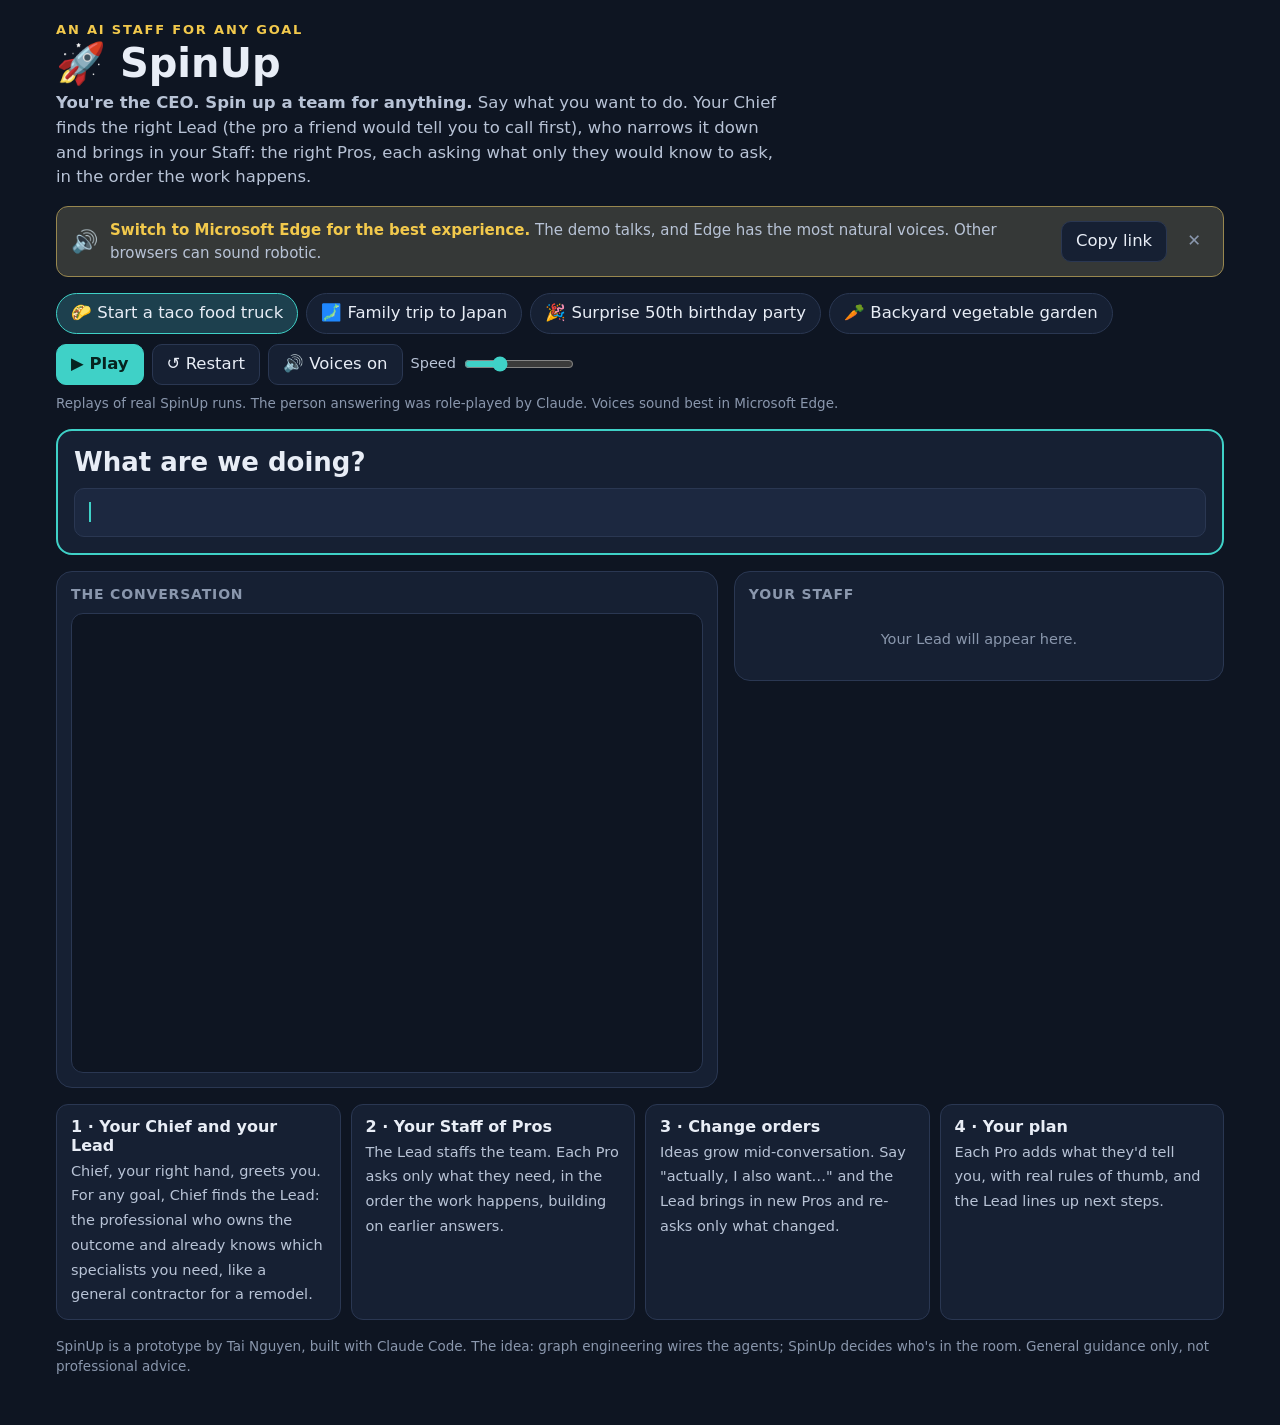
==== index.html @ 7a50485f "Demo: 'Switch to Microsoft Edge' banner for other browsers Co-Authored-By: Claude Opus 5.5 <noreply@" ====
<!doctype html>
<html lang="en" data-theme="dark">
<head>
<meta charset="utf-8">
<meta name="viewport" content="width=device-width, initial-scale=1">
<title>SpinUp · Spin up a team for anything</title>
<meta name="description" content="You're the CEO. Say what you want to do; your Chief finds the right Lead, who staffs a team of Pros who ask the right questions, in order. Replays of real runs.">
<!-- SpinUp demo (Tai Nguyen, 2026). Replays real recorded SpinUp conversations: no install, no AI calls, no keys.
     Data: data.js (built by scripts/spinup-demo-build.mjs from recordings/*.json). Voices: the browser's own (best in Edge).
     ?film=<slug> turns on film mode, which scripts/spinup-film.mjs drives frame by frame to make the video. -->
<style>
/* One idea per screen: the ask, the room (conversation + your Staff), then the plan. Dark by default. */
:root {
  --bg:#0e1522; --surface:#162033; --surface-2:#1c2840; --ink:#e8edf6; --ink-2:#b8c3d6; --muted:#8a97ad; --line:#2a3752; --focus:#7aa5ff;
  --accent:#3fd1c7; --lead:#f2c94c; --me:#2b4f8a; --good:#6fd38c; --ray:#ffd166;
  --f-display:"Segoe UI Variable Display","Segoe UI",system-ui,-apple-system,sans-serif; --f-body:"Segoe UI Variable Text","Segoe UI",system-ui,-apple-system,sans-serif;
  color-scheme:dark;
}
:root[data-theme="light"] { --bg:#f3f5f8; --surface:#fff; --surface-2:#eef2f8; --ink:#142033; --ink-2:#44526b; --muted:#6c7990; --line:#d6dde8; --focus:#3d6fd9; --accent:#0f8a83; --lead:#a87f00; --me:#d9e6fb; --good:#2f8a46; color-scheme:light; }
* { box-sizing:border-box; }
body { margin:0; background:var(--bg); color:var(--ink); font:16.5px/1.5 var(--f-body); }
.wrap { max-width:1200px; margin:0 auto; padding-inline:16px; padding-block:22px 48px; display:grid; gap:16px; }
button { font:inherit; color:var(--ink); background:var(--surface); border:1px solid var(--line); border-radius:10px; padding:7px 14px; cursor:pointer; }
button:hover { border-color:var(--accent); }
button:focus-visible { outline:2px solid var(--focus); outline-offset:2px; }
button.primary { background:var(--accent); color:#06231f; border-color:var(--accent); font-weight:650; }
header { display:flex; flex-wrap:wrap; gap:12px; justify-content:space-between; align-items:end; }
.brand { margin:0 0 4px; font:700 13px var(--f-display); letter-spacing:.14em; text-transform:uppercase; color:var(--lead); }
.brand span { color:var(--muted); font-weight:600; }
h1 { font:700 clamp(28px,5vw,40px)/1.1 var(--f-display); margin:0; }
.lede { margin:6px 0 0; color:var(--ink-2); max-width:70ch; }
.hint { color:var(--muted); font-size:13.5px; }
/* "Switch to Edge" banner: shown only in other browsers (the demo's voices are best in Edge). */
.edgetip { display:flex; flex-wrap:wrap; gap:10px 12px; align-items:center; padding:12px 14px; border-radius:12px;
  background:color-mix(in srgb, var(--lead) 14%, var(--surface)); border:1px solid color-mix(in srgb, var(--lead) 55%, var(--line)); }
.edgetip[hidden] { display:none; }
.edgetip .ico { font-size:22px; }
.edgetip .tiptext { flex:1 1 260px; font-size:15px; color:var(--ink-2); }
.edgetip .tiptext b { color:var(--lead); }
.edgetip .btn { display:inline-block; padding:7px 14px; border-radius:9px; background:var(--accent); color:#06231f; font-weight:650; text-decoration:none; }
.edgetip .x { background:none; border:0; color:var(--muted); padding:4px 8px; }
.picker { display:flex; flex-wrap:wrap; gap:8px; align-items:center; }
.picker button { border-radius:999px; }
.picker button[aria-pressed="true"] { border-color:var(--accent); background:color-mix(in srgb, var(--accent) 18%, var(--surface)); }
.controls { display:flex; flex-wrap:wrap; gap:8px; align-items:center; }
.controls label { display:flex; gap:6px; align-items:center; color:var(--ink-2); font-size:14.5px; }
.controls input[type=range] { width:110px; accent-color:var(--accent); }
.ask { background:var(--surface); border:2px solid var(--accent); border-radius:16px; padding:16px; display:grid; gap:10px; }
.ask .q { font:700 clamp(20px,3vw,26px)/1.2 var(--f-display); }
.goalbox { background:var(--surface-2); border:1px solid var(--line); border-radius:10px; padding:10px 12px; font-size:18px; min-height:46px; }
.goalbox .caret { display:inline-block; width:2px; height:1.1em; background:var(--accent); vertical-align:-3px; margin-left:2px; animation:blink 1s steps(1) infinite; }
@keyframes blink { 50% { opacity:0; } }
.brief { background:var(--surface); border:1px solid var(--line); border-left:4px solid var(--lead); border-radius:12px; padding:10px 14px; display:flex; flex-wrap:wrap; gap:6px 10px; align-items:center; }
.brief .bl { font:650 14.5px var(--f-display); color:var(--lead); }
.brief b { font:600 16px var(--f-display); }
.room { display:grid; grid-template-columns:minmax(0,1.35fr) minmax(0,1fr); gap:16px; align-items:start; }
@media (max-width:820px) { .room { grid-template-columns:1fr; } .staffcol { order:-1; } }
.panel { background:var(--surface); border:1px solid var(--line); border-radius:16px; padding:14px; min-width:0; }
.panel h2 { margin:0 0 10px; font:650 14px/1.2 var(--f-display); color:var(--muted); text-transform:uppercase; letter-spacing:.06em; }
.log { display:grid; gap:10px; align-content:start; height:min(52vh,460px); overflow-y:auto; border:1px solid var(--line); border-radius:12px; padding:10px; background:var(--bg); }
.msg { display:grid; grid-template-columns:40px 1fr; gap:10px; align-items:start; }
.msg .av { width:40px; height:40px; border-radius:50%; display:grid; place-items:center; font-size:21px; background:var(--surface-2); border:2px solid var(--c, var(--line)); }
.msg .who { font:650 14px var(--f-display); color:var(--c, var(--ink-2)); }
.msg .who span { color:var(--muted); font-weight:400; }
.msg .txt { background:var(--surface-2); border-radius:4px 14px 14px 14px; padding:8px 12px; margin-top:2px; }
.msg.meet .txt { border:1px dashed var(--c); }
.msg.speaking .txt { box-shadow:0 0 0 2px var(--c, var(--accent)); }
.msg.me { display:flex; justify-content:flex-end; }
.msg.me .txt { background:var(--me); border-radius:14px 4px 14px 14px; max-width:85%; }
.thinking { display:flex; align-items:center; gap:14px; padding:6px 2px; }
.thinking svg { flex:none; overflow:visible; }
.thinking .rays line { stroke:var(--ray); stroke-width:4.5; stroke-linecap:round; opacity:.12; animation:ray 1.2s linear infinite; filter:drop-shadow(0 0 3px rgba(255,209,102,.9)); }
.thinking .halo { fill:var(--accent); opacity:.2; transform-box:fill-box; transform-origin:center; animation:halo 1.6s ease-in-out infinite; }
.thinking .brain { transform-box:fill-box; transform-origin:center; animation:brainpulse 1.6s ease-in-out infinite; }
@keyframes ray { 0% { opacity:1; } 70%,100% { opacity:.12; } }
@keyframes halo { 0%,100% { transform:scale(.85); opacity:.12; } 50% { transform:scale(1.25); opacity:.35; } }
@keyframes brainpulse { 0%,100% { transform:scale(.95); } 50% { transform:scale(1.06); } }
.thinking .tmain { font:600 15.5px var(--f-display); }
.graph { display:grid; gap:10px; justify-items:center; }
.node { display:grid; grid-template-columns:38px 1fr; gap:8px; align-items:center; width:100%; background:var(--surface-2); border:2px solid var(--line); border-radius:12px; padding:8px 24px 8px 10px; position:relative; }
.node .av { font-size:22px; text-align:center; }
.node b { display:block; font:650 15px/1.2 var(--f-display); }
.node small { color:var(--ink-2); font-size:13px; line-height:1.3; display:block; }
.node.lead { border-color:var(--lead); max-width:360px; }
.node.lead::before { content:"LEAD"; position:absolute; top:-9px; left:12px; font:700 10px var(--f-display); letter-spacing:.1em; padding:1px 7px; border-radius:999px; background:var(--lead); color:#2a2000; }
.node.active { border-color:var(--accent); box-shadow:0 0 0 3px color-mix(in srgb, var(--accent) 30%, transparent); }
.node.done::after { content:"✓"; position:absolute; top:6px; right:8px; color:var(--good); font-weight:700; }
.node.new { animation:pop .5s ease-out; }
/* After "Put your Staff to work": each Pro's card becomes an agent. */
.node.agent { border-style:solid; border-color:var(--c, var(--accent)); background:color-mix(in srgb, var(--c, var(--accent)) 10%, var(--surface-2)); }
.node.agent small { color:var(--ink); }
.node .abadge { position:absolute; bottom:6px; right:8px; font:700 10px var(--f-display); letter-spacing:.08em; padding:1px 6px; border-radius:999px; background:var(--accent); color:#06231f; }
.msg.deliver .txt b { color:var(--good); }
.msg.projmsg { display:flex; justify-content:center; padding-block:6px; }
.node.agent { padding-bottom:22px; }
.projlink { display:inline-block; padding:10px 18px; border-radius:12px; background:var(--accent); color:#06231f; font:700 16px var(--f-display); text-decoration:none; }
.projlink:hover { filter:brightness(1.1); }
@keyframes pop { from { opacity:0; transform:translateY(8px) scale(.97); } to { opacity:1; transform:none; } }
.trunk { width:2px; height:14px; background:var(--line); }
.team { display:grid; grid-template-columns:repeat(auto-fill,minmax(150px,1fr)); gap:8px; width:100%; border-top:2px solid var(--line); padding-top:12px; }
.empty { color:var(--muted); font-size:14.5px; text-align:center; padding:16px 6px; }
.plan { display:grid; gap:12px; }
.plan h3 { margin:0; font:700 20px var(--f-display); }
.plancards { display:grid; grid-template-columns:repeat(auto-fit,minmax(min(100%,250px),1fr)); gap:10px; }
.pc { border:1px solid var(--line); border-top:4px solid var(--c); border-radius:12px; padding:10px 12px; background:var(--surface-2); }
.pc h4 { margin:0 0 4px; font:650 15.5px var(--f-display); }
.pc ul { margin:0; padding-left:18px; font-size:14.5px; display:grid; gap:3px; }
.next { border:2px solid var(--lead); border-radius:12px; padding:10px 14px; }
.next ol { margin:6px 0 0; padding-left:20px; }
.next li { border-radius:6px; padding:1px 6px; transition:background .2s; }
.next li.reading { background:color-mix(in srgb, var(--lead) 22%, transparent); color:var(--ink); }
.msg.me.speaking .txt { box-shadow:0 0 0 2px var(--accent); }
.how { display:grid; grid-template-columns:repeat(auto-fit,minmax(min(100%,220px),1fr)); gap:10px; }
.how div { background:var(--surface); border:1px solid var(--line); border-radius:12px; padding:12px 14px; }
.how b { display:block; font:650 16px var(--f-display); margin-bottom:4px; }
.how span { color:var(--ink-2); font-size:14.5px; }
.foot { color:var(--muted); font-size:13.5px; margin:0; }
[hidden] { display:none !important; }

/* Film mode: a 1280×720 stage for the video, driven frame by frame (no scroll, no controls). */
body.film { overflow:hidden; }
body.film .wrap { max-width:none; width:1280px; height:720px; padding:22px 28px; gap:12px; grid-template-rows:auto auto auto 1fr; }
body.film .picker, body.film .controls, body.film .how, body.film .foot, body.film .demoinfo { display:none !important; }
body.film .lede { display:none; }
body.film h1 { font-size:30px; }
body.film .wrap { grid-template-rows:auto auto auto 1fr; }
body.film.started .ask { display:none; }
body.film .log { height:520px; }
body.film .room { grid-template-columns:minmax(0,1.25fr) minmax(0,1fr); }
body.film .team { grid-template-columns:1fr 1fr; }
body.film .node small { display:none; }
body.film .node { padding:6px 22px 6px 8px; }
body.film .node b { font-size:14px; }
.card { position:fixed; inset:0; display:grid; place-items:center; text-align:center; background:var(--bg); z-index:5; padding:40px; }
.card .big { font:800 64px/1.05 var(--f-display); }
/* Film: the project page opens over the stage like a new browser tab, then scrolls. */
#projview { position:fixed; inset:0; z-index:4; display:grid; grid-template-rows:auto 1fr; background:var(--bg); }
body.mockup #projview { position:absolute; }
#projview .pbar { display:flex; gap:14px; align-items:center; padding:8px 14px; background:var(--surface); border-bottom:1px solid var(--line); }
#projview .dots { display:flex; gap:6px; } #projview .dots i { width:11px; height:11px; border-radius:50%; background:var(--line); }
#projview .url { flex:1; padding:4px 12px; border-radius:8px; background:var(--surface-2); color:var(--ink-2); font-size:14px; }
#projview .pclip { position:relative; overflow:hidden; }
#projview .pcap { position:absolute; top:58px; left:32%; transform:translateX(-50%); z-index:5; white-space:nowrap; padding:7px 18px; border-radius:999px; background:var(--accent); color:#06231f; font:700 17px var(--f-display); box-shadow:0 0 18px color-mix(in srgb, var(--accent) 50%, transparent); }
#projview .pcap[hidden] { display:none; }
#projview iframe { position:absolute; inset:0; width:100%; height:100%; border:0; }
.card .big em { font-style:normal; color:var(--accent); }
.card .sub { margin-top:14px; font-size:26px; color:var(--ink-2); }
.card .by { margin-top:28px; font-size:20px; color:var(--muted); }
.planover { position:fixed; inset:0; background:var(--bg); z-index:4; padding:26px 32px; display:grid; gap:12px; align-content:start; overflow:hidden; }
body.film .plancards { grid-template-columns:repeat(3,1fr); }
body.film .node.new { animation:none; }
body.film .pc ul { font-size:13.5px; }
@media (prefers-reduced-motion:reduce) { .thinking .rays line, .thinking .halo, .thinking .brain, .goalbox .caret, .node.new { animation:none; } .thinking .rays line { opacity:.55; } }

/* Laptop mockup (?film=<slug>&mockup=1): the same film, shown on a laptop drawn in CSS, keys lighting up as words are typed. */
body.mockup { width:1280px; height:720px; overflow:hidden; background:radial-gradient(ellipse at 50% 28%, #1d2a44 0%, #0b1019 62%, #070a10 100%); }
.scene { position:absolute; inset:0; perspective:1500px; perspective-origin:50% 30%; }
.cam { position:absolute; left:50%; top:16px; width:900px; margin-left:-450px; transform-origin:50% 0; transform-style:preserve-3d; }
.lid { position:relative; width:900px; height:526px; background:linear-gradient(#11151c,#0b0e13); border:2px solid #2c3546; border-radius:20px 20px 8px 8px; padding:18px 18px 20px;
  box-shadow:0 40px 90px rgba(0,0,0,.55), 0 0 0 1px #05070a inset; transform:rotateX(4deg); transform-origin:50% 100%; }
.lid::before { content:""; position:absolute; top:7px; left:50%; width:6px; height:6px; margin-left:-3px; border-radius:50%; background:#2a3242; }
.screenbox { width:864px; height:486px; overflow:hidden; border-radius:4px; position:relative; }
.screen { width:1280px; height:720px; transform:scale(.675); transform-origin:0 0; position:relative; overflow:hidden; background:var(--bg); }
.screen .wrap { margin:0; }
.glare { position:absolute; inset:18px 18px 20px; border-radius:4px; pointer-events:none; background:linear-gradient(115deg, rgba(255,255,255,.07) 0%, rgba(255,255,255,0) 38%); }
.hinge { width:940px; height:12px; margin-left:-20px; background:linear-gradient(#3a4354,#1c222c); border-radius:0 0 6px 6px; }
.deck { width:1060px; height:420px; margin-left:-80px; transform:rotateX(64deg); transform-origin:50% 0; background:linear-gradient(#2b323e,#1e242e 70%,#171c24);
  border-radius:0 0 30px 30px; padding:22px 70px 0; box-shadow:0 30px 60px rgba(0,0,0,.6); }
.kb { display:grid; gap:7px; }
.kb .row { display:flex; gap:7px; justify-content:center; }
.key { flex:none; width:58px; height:54px; border-radius:8px; background:linear-gradient(#141920,#0f1318); box-shadow:0 2px 0 #06080b, inset 0 1px 0 rgba(255,255,255,.05);
  color:#7f8aa0; font:600 15px var(--f-display); display:grid; place-items:center; text-transform:uppercase; transition:none; }
.key.wide { width:96px; } .key.space { width:380px; }
.key.lit { background:linear-gradient(#3fd1c7,#26a69c); color:#062320; box-shadow:0 0 18px rgba(63,209,199,.75), 0 1px 0 #06080b; transform:translateY(2px); }
.pad { width:330px; height:150px; margin:22px auto 0; border-radius:12px; background:linear-gradient(#262d38,#20262f); box-shadow:inset 0 0 0 1px #313a48; }
.desk-shadow { position:absolute; left:50%; bottom:-30px; width:1300px; height:160px; margin-left:-650px; background:radial-gradient(ellipse at center, rgba(0,0,0,.55), transparent 70%); }
</style>
</head>
<body>
<div class="wrap" id="wrap">
<header>
  <div>
    <p class="brand">An AI Staff for any goal</p>
    <h1>🚀 SpinUp</h1>
    <p class="lede"><b>You're the CEO. Spin up a team for anything.</b> Say what you want to do. Your Chief finds the right Lead (the pro a friend would tell you to call first), who narrows it down and brings in your Staff: the right Pros, each asking what only they would know to ask, in the order the work happens.</p>
  </div>
</header>

<div class="edgetip" id="edgetip" hidden role="note">
  <span class="ico" aria-hidden="true">🔊</span>
  <span class="tiptext"><b>Switch to Microsoft Edge for the best experience.</b> The demo talks, and Edge has the most natural voices. Other browsers can sound robotic.</span>
  <a class="btn" id="edgeOpen" hidden>Open in Edge</a>
  <button type="button" id="edgeCopy">Copy link</button>
  <button type="button" id="edgeX" class="x" aria-label="Dismiss">✕</button>
</div>

<div class="demoinfo">
  <div class="picker" id="picker" role="group" aria-label="Pick a demo"></div>
  <div class="controls" style="margin-top:10px">
    <button type="button" id="play" class="primary">▶ Play</button>
    <button type="button" id="restart">↺ Restart</button>
    <button type="button" id="voice" aria-pressed="true">🔊 Voices on</button>
    <label>Speed <input type="range" id="rate" min="0.8" max="1.8" step="0.05" value="1.1"></label>
    <span class="hint">Replays of real SpinUp runs. The person answering was role-played by Claude. Voices sound best in Microsoft Edge.</span>
  </div>
</div>

<section class="ask" aria-label="The goal">
  <div class="q">What are we doing?</div>
  <div class="goalbox" id="goal"><span class="caret"></span></div>
</section>

<div class="brief" id="brief" hidden><span class="bl">📌 What we're doing:</span> <b id="briefText"></b> <span class="hint" id="briefGrew"></span></div>

<div class="room" id="room">
  <section class="panel" aria-label="The conversation">
    <h2>The conversation</h2>
    <div class="log" id="log" aria-live="polite"></div>
    <div id="area"></div>
  </section>
  <aside class="panel staffcol" aria-label="Your Staff">
    <h2>Your Staff</h2>
    <div class="graph" id="graph"><div class="empty">Your Lead will appear here.</div></div>
  </aside>
</div>

<section class="panel plan" id="plan" hidden aria-label="The plan"></section>

<section class="how" aria-label="How it works">
  <div><b>1 · Your Chief and your Lead</b><span>Chief, your right hand, greets you. For any goal, Chief finds the Lead: the professional who owns the outcome and already knows which specialists you need, like a general contractor for a remodel.</span></div>
  <div><b>2 · Your Staff of Pros</b><span>The Lead staffs the team. Each Pro asks only what they need, in the order the work happens, building on earlier answers.</span></div>
  <div><b>3 · Change orders</b><span>Ideas grow mid-conversation. Say "actually, I also want…" and the Lead brings in new Pros and re-asks only what changed.</span></div>
  <div><b>4 · Your plan</b><span>Each Pro adds what they'd tell you, with real rules of thumb, and the Lead lines up next steps.</span></div>
</section>
<p class="foot">SpinUp is a prototype by Tai Nguyen, built with Claude Code. The idea: graph engineering wires the agents; SpinUp decides who's in the room. General guidance only, not professional advice.</p>
</div>

<script src="data.js"></script>
<script>
(function () {
'use strict';
var $ = function (id) { return document.getElementById(id); };
var esc = function (s) { return String(s).replace(/[&<>"]/g, function (c) { return { '&': '&amp;', '<': '&lt;', '>': '&gt;', '"': '&quot;' }[c]; }); };
var REC = window.SPINUP_RECORDINGS || {};
var ORDER = ['taco-truck', 'japan-trip', 'surprise-50th', 'vegetable-garden'].filter(function (k) { return REC[k]; });
var LABEL = { 'taco-truck': '🌮 Start a taco food truck', 'japan-trip': '🗾 Family trip to Japan', 'surprise-50th': '🎉 Surprise 50th birthday party', 'vegetable-garden': '🥕 Backyard vegetable garden' };
var params = new URLSearchParams(location.search), FILM = params.get('film');

// "Switch to Edge": only outside Edge, never in the video, and not again once dismissed.
// On Windows, Edge opens straight to this page via its microsoft-edge: link; elsewhere, copy the link to paste into Edge.
(function () {
  var tip = document.getElementById('edgetip'); if (!tip) return;
  var isEdge = /\bEdg(e|A|iOS)?\//.test(navigator.userAgent), dismissed = false;
  try { dismissed = localStorage.getItem('spinup-edgetip') === 'x'; } catch (e) {}
  if (isEdge || FILM || dismissed) return;
  tip.hidden = false;
  var url = location.href.split('#')[0];
  if (/Windows/.test(navigator.userAgent) && /^https?:/.test(url)) { var o = document.getElementById('edgeOpen'); o.href = 'microsoft-edge:' + url; o.hidden = false; }
  document.getElementById('edgeCopy').onclick = function () {
    var b = this;
    (navigator.clipboard ? navigator.clipboard.writeText(url) : Promise.reject()).then(function () { b.textContent = 'Copied: paste it into Edge'; },
      function () { b.textContent = url; });
  };
  document.getElementById('edgeX').onclick = function () { tip.hidden = true; try { localStorage.setItem('spinup-edgetip', 'x'); } catch (e) {} };
})();
// The person talking to their Staff gets a voice too (matching each demo's role-played person).
var YOU = { 'taco-truck': 'female', 'japan-trip': 'female', 'surprise-50th': 'male', 'vegetable-garden': 'male' };

// ---------- voices (browser speech; natural voices only, never the robotic desktop ones) ----------
var synth = window.speechSynthesis || null, VOICE = true, RATE = 1.1, VMAP = {};
// Best-sounding first. Michelle is left out (Tai found it robotic on Priya, 10-31); Jenny is a late fallback.
var VLIST = { female: ['Ava', 'Emma', 'Aria', 'Sonia', 'Libby', 'Natasha', 'Jenny', 'Samantha', 'Google UK English Female', 'Google US English'],
              male: ['Andrew', 'Brian', 'Christopher', 'Guy', 'Eric', 'Roger', 'Steffan', 'Ryan', 'William', 'Daniel', 'Google UK English Male'] };
function goodVoices() {
  return synth.getVoices().filter(function (v) { return /^en/i.test(v.lang) && (/Natural|Google|Samantha|Daniel/i.test(v.name)); });
}
function pickVoice(key, gender) {
  if (VMAP[key]) return VMAP[key];
  var pool = goodVoices(); if (!pool.length) return null;
  var used = Object.keys(VMAP).map(function (k) { return VMAP[k]; });
  var names = VLIST[gender] || VLIST.female;
  if (key === 'chief') names = ['Ryan', 'Thomas'].concat(names);   // Chief sounds the same every run (British Ryan)
  for (var i = 0; i < names.length; i++) { var h = pool.find(function (v) { return v.name.indexOf(names[i]) >= 0 && used.indexOf(v) < 0; }); if (h) return (VMAP[key] = h); }
  return (VMAP[key] = pool.find(function (v) { return used.indexOf(v) < 0; }) || pool[0]);
}
var READY = new Promise(function (res) { if (!synth) return res(); if (goodVoices().length) return res(); synth.addEventListener('voiceschanged', function () { if (goodVoices().length) res(); }); setTimeout(res, 3000); });
function speak(key, gender, text, el) {
  return READY.then(function () {
    return new Promise(function (res) {
      if (!VOICE || !synth) { setTimeout(res, Math.min(4500, 600 + text.length * 32)); return; }
      var u = new SpeechSynthesisUtterance(text), v = pickVoice(key, gender);
      if (v) { u.voice = v; u.lang = v.lang; }
      u.rate = RATE;
      var fin = false, t = setTimeout(done, 4000);
      function done() { if (fin) return; fin = true; clearTimeout(t); if (el) el.classList.remove('speaking'); res(); }
      u.onstart = function () { clearTimeout(t); t = setTimeout(done, 1800 + text.split(/\s+/).length * 420 / RATE); };
      u.onend = done; u.onerror = done;
      if (el) el.classList.add('speaking');
      speak.live = u; synth.speak(u);
    });
  });
}

// ---------- sounding human: the person's spoken answers get the thinking noises real people make ----------
// Only the voice changes; the chat bubble keeps the clean answer, like a transcript. "|" marks a real pause.
// Picks are seeded by the answer text, so a replay sounds the same, and the same filler never comes twice in a row.
var FILL = {
  think: ['Hmm, let me think...|ah, ', 'Umm...|', 'Ooh, good question.|', 'Let\'s see...|I\'d say ', 'Hmm.|', 'Oh, that\'s easy.|', 'Uh,|', '', 'Well...|', ''],
  long: ['So,|', 'Well,|', 'Yeah, so|', 'Okay, so|', ''],
  yes: ['Oh, yeah!|', 'Yes!|', 'Yeah, totally.|', 'Mm-hm, yeah.|'],   // these replace the answer's own "yes"
  unsure: ['Hmm...|honestly? ', 'Oof.|', 'Um...|'],
  change: ['Actually...|you know what?|', 'Wait, wait.|', 'Oh! One thing.|', 'Hmm, actually...|']
};
var lastFill = '';
function humanize(text, kind) {
  var t = String(text).trim(), bank;
  if (kind === 'change') bank = FILL.change;
  else if (/^(yes|yeah|yep|sure|ok)\b/i.test(t)) bank = FILL.yes;
  else if (/not sure|don'?t know|no idea/i.test(t)) bank = FILL.unsure;
  else bank = t.split(/\s+/).length > 7 ? FILL.long : FILL.think;
  var h = 0; for (var i = 0; i < t.length; i++) h = (h * 31 + t.charCodeAt(i)) >>> 0;
  var f = bank[h % bank.length];
  if (f && f === lastFill) f = bank[(h + 1) % bank.length];
  lastFill = f;
  if (bank === FILL.yes) t = t.replace(/^(yes|yeah|yep|sure|ok)[,.!]?\s*/i, '') || t;   // "Oh, yeah!… put them to work"
  if (!f) return t;
  // After a lead-in, "Personal savings" reads as "...ah, personal savings" (case doesn't change the voice, only the flow).
  var body = /^(I|I'm|I'd|I've|I'll)\b/.test(t) ? t : t.charAt(0).toLowerCase() + t.slice(1);
  return f + body;
}
// Speak a humanized line: each "|" piece separately, with a short, slightly uneven pause between, like someone thinking.
async function speakHuman(key, gender, line, el) {
  var parts = line.split('|').map(function (s) { return s.trim(); }).filter(Boolean);
  if (el) el.classList.add('speaking');
  for (var i = 0; i < parts.length; i++) {
    await speak(key, gender, parts[i], null);
    if (i < parts.length - 1) await wait(parts[i].slice(-3) === '...' ? 650 : 380);
  }
  if (el) el.classList.remove('speaking');
}

// ---------- the stage (shared by the live player and film mode) ----------
var THINK = '<svg viewBox="-50 -50 100 100" width="72" height="72" aria-hidden="true"><circle class="halo" r="17"/><g class="rays">' +
  Array.apply(null, Array(12)).map(function (_, i) { return '<line x1="0" y1="-25" x2="0" y2="-40" transform="rotate(' + (i * 30) + ')" style="animation-delay:' + (-(12 - i) * 0.1).toFixed(1) + 's"/>'; }).join('') +
  '</g><text class="brain" x="0" y="2" text-anchor="middle" dominant-baseline="central" font-size="24">🧠</text></svg>';
var R, P;   // the recording, its people
function resetStage(rec) {
  R = rec; P = rec.people;
  $('goal').innerHTML = '<span class="caret"></span>'; $('log').innerHTML = ''; $('area').innerHTML = '';
  $('graph').innerHTML = '<div class="empty">Your Lead will appear here.</div>';
  $('brief').hidden = true; $('plan').hidden = true; $('plan').className = 'panel plan'; $('plan').innerHTML = '';
}
// Chief: your right hand, the same in every run. Greets you and introduces the Lead.
var CHIEF = { name: 'Chief', title: 'your right hand', emoji: '🧭', color: 'var(--accent)', role: '', voice: 'male' };
// Chief's reaction differs per goal (Tai, 11-01: more variety than "Good one"); the taco truck keeps the line the video uses.
var CHIEF_REACT = { 'taco-truck': 'Good one.', 'japan-trip': 'Oh, what a trip. Let\'s get it right.', 'surprise-50th': 'Love this. Let\'s keep it a secret.', 'vegetable-garden': 'Great goal. Fresh tomatoes by summer.' };
function chiefLine(rec) { var L = rec.people.lead; return (CHIEF_REACT[rec.slug] || 'Great goal.') + ' Your Lead for this is ' + L.name + ', ' + L.title.toLowerCase().replace(/ & /g, ' and ') + '.'; }
function person(key) { var p = key === 'chief' ? CHIEF : P[key] || {}; return { key: key, name: p.name || '', title: p.title || '', emoji: p.emoji || '🙂', color: p.color || 'var(--accent)', role: p.role || '', voice: p.voice || 'female' }; }
function addMsg(key, html, cls) {
  var p = person(key), d = document.createElement('div');
  d.className = 'msg' + (cls ? ' ' + cls : ''); d.style.setProperty('--c', p.color);
  d.innerHTML = '<div class="av" aria-hidden="true">' + p.emoji + '</div><div><div class="who">' + esc(p.name) + ' <span>· ' + esc(p.title) + '</span></div><div class="txt">' + html + '</div></div>';
  $('log').appendChild(d); $('log').scrollTop = $('log').scrollHeight; return d;
}
function addMe(text, cls) { var d = document.createElement('div'); d.className = 'msg me' + (cls ? ' ' + cls : ''); d.innerHTML = '<div class="txt">' + esc(text) + '</div>'; $('log').appendChild(d); $('log').scrollTop = $('log').scrollHeight; return d; }
// Highlight the next step being read aloud.
function readStep(i) { document.querySelectorAll('#plan .next li').forEach(function (li, n) { li.classList.toggle('reading', n === i); }); }
function nodeHTML(p, cls) { return '<div class="node ' + (cls || '') + '" id="n-' + p.key + '" style="--c:' + p.color + '"><div class="av" aria-hidden="true">' + p.emoji + '</div><div><b>' + esc(p.name) + ', ' + esc(p.title) + '</b><small>' + esc(p.role) + '</small></div></div>'; }
function drawLead() { $('graph').innerHTML = nodeHTML(person('lead'), 'lead active new') + '<div class="trunk"></div><div class="team" id="team"></div>'; }
function addNode(key) { $('team').insertAdjacentHTML('beforeend', nodeHTML(person(key), 'new')); }
function setActive(key) { document.querySelectorAll('.node').forEach(function (n) { n.classList.remove('active'); }); var n = $('n-' + key); if (n) n.classList.add('active'); }
function setDone(key) { var n = $('n-' + key); if (n) { n.classList.remove('active'); n.classList.add('done'); } }
// A Pro's card turns into a working agent: a badge, and what it's on right now.
function setAgent(key, status) {
  var n = $('n-' + key); if (!n) return;
  n.classList.remove('done'); n.classList.add('agent', 'active');
  var s = n.querySelector('small'); if (s) s.textContent = '▸ ' + status;
  if (!n.querySelector('.abadge')) n.insertAdjacentHTML('beforeend', '<span class="abadge">AGENT</span>');
  setTimeout(function () { n.classList.remove('active'); }, 900);
}
function showProjectLink() {
  if (!(window.SPINUP_PROJECTS || {})[R.slug]) return;
  var d = document.createElement('div'); d.className = 'msg projmsg';
  d.innerHTML = '<a class="projlink" href="project.html?demo=' + encodeURIComponent(R.slug) + '">🚀 Open your project page →</a>';
  $('log').appendChild(d); $('log').scrollTop = $('log').scrollHeight;
}
function setBrief(e) { $('brief').hidden = false; $('briefText').textContent = e.text; $('briefGrew').textContent = e.changed ? '· changed ' + e.changed + '×' : ''; }
function think(text) { $('area').innerHTML = '<div class="thinking" role="status">' + THINK + '<span class="tmain">' + esc(text) + '</span></div>'; }
function unthink() { $('area').innerHTML = ''; }
function showPlan(asOverlay) {
  var pl = R.plan || { notes: {}, steps: [] }, lead = person('lead');
  var cards = R.cast.filter(function (k) { return (pl.notes[k] || []).length; }).slice(0, asOverlay ? 6 : 99).map(function (k) {
    var p = person(k); return '<div class="pc" style="--c:' + p.color + '"><h4>' + p.emoji + ' ' + esc(p.name) + ', ' + esc(p.title) + '</h4><ul>' +
      pl.notes[k].slice(0, asOverlay ? 2 : 4).map(function (n) { return '<li>' + esc(n) + '</li>'; }).join('') + '</ul></div>';
  }).join('');
  var grew = R.briefs && R.briefs.length > 1;
  var el = $('plan');
  el.innerHTML = '<h3>' + lead.emoji + ' Your Staff\'s plan: ' + esc(grew ? R.brief : R.goal) + '</h3>' +
    (grew ? '<span class="hint">Started as "' + esc(R.goal) + '", changed ' + (R.briefs.length - 1) + '×</span>' : '') +
    '<div class="plancards">' + cards + '</div>' +
    '<div class="next"><b>' + esc(lead.name) + ': next steps</b><ol>' + pl.steps.slice(0, asOverlay ? 4 : 7).map(function (s) { return '<li>' + esc(s) + '</li>'; }).join('') + '</ol></div>';
  el.hidden = false; if (asOverlay) el.classList.add('planover');
}

// ---------- live player ----------
var RUN = 0, playing = false, paused = null;
var wait = function (ms) { return new Promise(function (r) { setTimeout(r, ms); }); };
async function gate(my) { while (paused && my === RUN) await paused; return my === RUN; }
async function typeGoal(text, my) {
  for (var i = 1; i <= text.length; i++) { if (!(await gate(my))) return; $('goal').innerHTML = esc(text.slice(0, i)) + '<span class="caret"></span>'; await wait(28); }
}
var youVoice = function () { return YOU[CUR] || 'female'; };
async function play(slug) {
  var my = ++RUN; playing = true; paused = null; if (synth) synth.cancel(); VMAP = {}; lastFill = '';
  resetStage(REC[slug]); $('play').textContent = '❚❚ Pause';
  var ev = R.events;
  for (var i = 0; i < ev.length; i++) {
    if (!(await gate(my))) return;
    var e = ev[i], p = e.who ? person(e.who) : null;
    if (e.t === 'user') { await Promise.all([typeGoal(e.text, my), speak('you', youVoice(), e.text, null)]); await wait(250); addMe(e.text); }
    else if (e.t === 'think') { think(e.text); await wait(Math.min(2600, e.secs * 400)); unthink(); }
    else if (e.t === 'lead') { var ch = addMsg('chief', esc(chiefLine(R))); await speak('chief', 'male', chiefLine(R), ch); await wait(150); drawLead(); }
    else if (e.t === 'say') { if (e.text === 'Your plan is ready.') continue; var d = addMsg(e.who, esc(e.text)); await speak(e.who, p.voice, e.text, d); await wait(220); }
    else if (e.t === 'meet') { addNode(e.who); var m = addMsg(e.who, '<b>' + esc(e.text.split('. ')[0]) + '.</b> ' + esc(e.text.split('. ').slice(1).join('. ')), 'meet'); await speak(e.who, p.voice, e.text, m); await wait(150); }
    else if (e.t === 'answer') { await wait(450); var a = addMe(e.text); await speakHuman('you', youVoice(), humanize(e.text, 'answer'), a); await wait(200); }
    else if (e.t === 'change') { await wait(400); var c = addMe('✏️ ' + e.text); await speakHuman('you', youVoice(), humanize(e.text, 'change'), c); await wait(300); }
    else if (e.t === 'brief') setBrief(e);
    else if (e.t === 'active') setActive(e.who);
    else if (e.t === 'done') setDone(e.who);
    else if (e.t === 'plan') {
      setActive('lead'); showPlan(false);
      // The Lead reads the next steps, each one highlighted as it's read.
      var steps = (R.plan && R.plan.steps) || [];
      for (var s = 0; s < steps.length && (await gate(my)); s++) { readStep(s); await speak('lead', person('lead').voice, (s === 0 ? 'Here are your next steps. ' : '') + steps[s], null); await wait(200); }
      readStep(-1);
    }
    // "Put your Staff to work": the Pros become agents, deliver their first work, and the project page opens.
    else if (e.t === 'm-setup') { setActive('lead'); think(e.text); await wait(1600); unthink(); }
    else if (e.t === 'm-agent') { setAgent(e.who, e.status); await wait(450); }
    else if (e.t === 'm-deliver') { setDone(e.who); var dl = addMsg(e.who, '<b>✓</b> ' + esc(e.text), 'deliver'); await speak(e.who, p.voice, e.text, dl); await wait(150); }
    else if (e.t === 'm-project') showProjectLink();
  }
  if (my === RUN) { playing = false; $('play').textContent = '▶ Play again'; }
}
function pick(slug) {
  CUR = slug;
  document.querySelectorAll('#picker button').forEach(function (b) { b.setAttribute('aria-pressed', String(b.dataset.slug === slug)); });
  RUN++; playing = false; if (synth) synth.cancel(); resetStage(REC[slug]); $('play').textContent = '▶ Play';
}
var CUR = ORDER[0];
if (!FILM) {
  $('picker').innerHTML = ORDER.map(function (s) { return '<button type="button" data-slug="' + s + '">' + esc(LABEL[s] || s) + '</button>'; }).join('');
  $('picker').addEventListener('click', function (e) { var b = e.target.closest('button'); if (b) { pick(b.dataset.slug); play(b.dataset.slug); } });
  $('play').addEventListener('click', function () {
    if (!playing) { play(CUR); return; }
    if (paused) { var r = paused._r; paused = null; r(); this.textContent = '❚❚ Pause'; if (synth) synth.resume(); }
    else { var res; paused = new Promise(function (r) { res = r; }); paused._r = res; this.textContent = '▶ Resume'; if (synth) synth.pause(); }
  });
  $('restart').addEventListener('click', function () { play(CUR); });
  $('voice').addEventListener('click', function () { VOICE = !VOICE; this.setAttribute('aria-pressed', String(VOICE)); this.textContent = VOICE ? '🔊 Voices on' : '🔇 Voices off'; if (!VOICE && synth) synth.cancel(); });
  $('rate').addEventListener('input', function () { RATE = parseFloat(this.value); });
  if (ORDER.length) pick(CUR);
  if (params.get('autoplay')) { VOICE = false; play(params.get('autoplay')); }   // test hook
}

// ---------- film mode: a timeline the video renderer steps through, one frame at a time ----------
// The renderer passes in each spoken line's audio length, so the picture lines up with the voice track exactly.
var MOCK = !!(FILM && params.get('mockup')), STAGE = document.body, KEYS = {};
if (MOCK) {
  // Build the laptop around the page: the whole app sits on the screen; a keyboard sits on the deck below.
  document.body.classList.add('mockup');
  var scene = document.createElement('div'); scene.className = 'scene';
  scene.innerHTML = '<div class="desk-shadow"></div><div class="cam" id="cam"><div class="lid"><div class="screenbox"><div class="screen" id="screen"></div></div><div class="glare"></div></div>' +
    '<div class="hinge"></div><div class="deck"><div class="kb" id="kb"></div><div class="pad"></div></div></div>';
  document.body.appendChild(scene);
  $('screen').appendChild($('wrap'));
  STAGE = $('screen');
  var rows = ['1234567890', 'qwertyuiop', 'asdfghjkl', 'zxcvbnm,.'];
  $('kb').innerHTML = rows.map(function (r, i) {
    return '<div class="row">' + (i === 3 ? '<div class="key wide">⇧</div>' : '') + r.split('').map(function (c) { return '<div class="key" data-k="' + c + '">' + c + '</div>'; }).join('') +
      (i === 0 ? '<div class="key wide">⌫</div>' : i === 2 ? '<div class="key wide">⏎</div>' : '') + '</div>';
  }).join('') + '<div class="row"><div class="key space" data-k=" "></div></div>';
  document.querySelectorAll('#kb .key[data-k]').forEach(function (k) { KEYS[k.dataset.k] = k; });
}
// Light the key for the character being "typed" right now.
function litKey(ch) {
  document.querySelectorAll('#kb .key.lit').forEach(function (k) { k.classList.remove('lit'); });
  if (ch == null) return;
  var k = KEYS[String(ch).toLowerCase()] || (/[^\w ]/.test(ch) ? null : null);
  if (k) k.classList.add('lit');
}
if (FILM && REC[FILM]) {
  document.body.classList.add('film');
  resetStage(REC[FILM]);
  if (REC[FILM].manifest && params.get('work') !== '0') projSetup();
  window.FILM = {
    // The cut: the opening, the Staff arriving, a few questions, the change order, the plan, then the Staff put to work
    // and a walk down the project page.
    script: function () { return filmScript(REC[FILM]); },
    build: function (durations) { return buildTimeline(REC[FILM], durations); },
    renderAt: renderAt
  };
}
// Whole sentences only: keep adding sentences until about n words.
// …and if the line ends with a question, always keep that question.
function short(text, n) {
  var s = text.match(/[^.!?]+[.!?]+["')]*\s*/g) || [text], out = '', words = 0, i;
  for (i = 0; i < s.length && (i === 0 || words + s[i].split(/\s+/).length <= n); i++) { out += s[i]; words += s[i].split(/\s+/).length; }
  var last = s[s.length - 1];
  if (i < s.length && /\?\s*$/.test(last)) out += ' ' + last;
  return out.trim();
}
function filmScript(rec) {
  // &cut=x is the short cut for X (under 2:20): one question before the change, none after, two plan steps,
  // two spoken "Done" lines (the rest appear silently) and three stops on the project page.
  var X = params.get('cut') === 'x', delivered = 0;
  var out = [], ev = rec.events, asked = 0, keepQ = X ? 1 : 2, sawChange = false, afterChangeQ = 0, newPros = {}; lastFill = '';
  var you = YOU[rec.slug] || 'female';
  out.push({ t: 'card', which: 'intro', secs: 3.2 });
  for (var i = 0; i < ev.length; i++) {
    var e = ev[i];
    if (e.t === 'user') out.push({ t: 'type', text: e.text, who: 'you', gender: you, speak: true });
    else if (e.t === 'think') out.push({ t: 'think', text: e.text, secs: e.text.indexOf('plan') >= 0 ? 1.6 : 1.4 });
    else if (e.t === 'lead') { out.push({ t: 'chief', who: 'chief', gender: 'male', text: chiefLine(rec), speak: true }); out.push(e); }
    else if (e.t === 'brief' || e.t === 'active' || e.t === 'done') out.push(e);
    else if (e.t === 'meet') { if (sawChange) newPros[e.who] = true; out.push({ t: 'meet', who: e.who, text: 'Hi, I\'m ' + rec.people[e.who].name + ', ' + rec.people[e.who].title.toLowerCase() + '.', speak: true }); }
    else if (e.t === 'say') {
      var isQ = e.who !== 'lead';
      // Keep the first few questions; after a change of direction, keep one question from a Pro who just joined.
      if (isQ) {
        var keep = sawChange ? (newPros[e.who] && afterChangeQ < (X ? 0 : 1)) : asked < keepQ;
        if (!keep) { skipToAnswer(); continue; }
        asked++; if (sawChange) afterChangeQ++;
      }
      if (e.text.indexOf('That\'s everything') === 0) { out.push({ t: 'say', who: 'lead', text: 'That\'s everything. Your Staff is writing your plan.', speak: true }); continue; }
      if (e.text.indexOf('Your plan is ready') === 0) continue;
      var n = e.text.indexOf('Got it.') === 0 ? 9 : 22;   // "Got it. For that I'm bringing in 4 Pros." is enough on screen
      out.push({ t: 'say', who: e.who, text: e.who === 'lead' ? short(e.text, n) : e.text, speak: true });
    }
    // "say" is what the voice says (with the thinking noises); "text" is what shows on screen.
    else if (e.t === 'answer') out.push({ t: 'answer', text: e.text, say: humanize(e.text, 'answer').replace(/\|/g, ' '), who: 'you', gender: you, speak: true });
    else if (e.t === 'change') { sawChange = true; out.push({ t: 'change', text: e.text, say: humanize(e.text, 'change').replace(/\|/g, ' '), who: 'you', gender: you, speak: true }); }
    else if (e.t === 'plan') {
      out.push({ t: 'plan', secs: 1.6 });
      // The Lead reads the first four next steps, each highlighted as it's read.
      ((rec.plan && rec.plan.steps) || []).slice(0, X ? 2 : 4).forEach(function (s, n) {
        out.push({ t: 'step', i: n, who: 'lead', text: (n === 0 ? 'Here are your next steps. ' : '') + s, speak: true });
      });
      // After the plan comes "Put your Staff to work" (when recorded); &work=0 ends the film at the plan instead.
      if (params.get('work') === '0' || !rec.manifest) break;
    }
    else if (e.t === 'm-setup') out.push({ t: 'm-setup', text: e.text, secs: 1.6 });
    else if (e.t === 'm-agent') out.push({ t: 'm-agent', who: e.who, status: e.status, secs: 0.45 });
    else if (e.t === 'm-deliver') {
      // "Done. Three-Truck Comparison Sheet: Birria Build Options is ready for you." → "Done. Three-Truck Comparison Sheet is ready."
      var ttl = String(e.title || '').split(/\s*[:—–(]\s*/)[0];
      if (X && delivered >= 2) out.push({ t: 'm-deliver', who: e.who, text: 'Done. ' + ttl + ' is ready.', secs: 0.7 });
      else out.push({ t: 'm-deliver', who: e.who, text: 'Done. ' + ttl + ' is ready.', speak: true });
      delivered++;
    }
    else if (e.t === 'm-project') {
      // The project page opens and scrolls like someone exploring it, the Lead narrating each stop.
      var M = rec.manifest;
      (X ? [['staff', 'Here\'s your project page. Your Staff, now working as agents, each with its own rules.'],
            ['work', 'Their first work, ready for you to use.'],
            ['timeline', 'And your timeline, with an owner for every phase.']] :
      [['top', 'And here\'s your project page.'],
       ['staff', 'Your Staff, now working as agents. Each one has its own rules and its own watch list.'],
       ['today', 'What\'s yours to do, and what your Staff is handling.'],
       ['work', 'Their first work, ready for you to use.'],
       ['timeline', 'Your timeline: ' + M.timeline.length + ' phases, each with an owner.'],
       ['decisions', 'Every decision so far, and how the idea grew.'],
       ['knowledge', 'And everything your Staff knows about the project.']]).forEach(function (s, n) {
        out.push({ t: 'pstop', at: s[0], i: n, who: 'lead', text: s[1], speak: true });
      });
      // The long cut ends on the chat: back up to the Staff, the 💬 Talk buttons glow, Carlos's chat opens, then Priya's tab.
      if (!X && rec.chats && rec.chats.lead) {
        out.push({ t: 'pstop', at: 'staff', chat: 'lead', first: true, who: 'lead', speak: true,
          text: 'And you can keep talking with me, or with any Pro, one on one. Each of us remembers your conversation.' });
        if (rec.chats.finance) out.push({ t: 'pstop', at: null, chat: 'finance', who: 'finance', speak: true,
          text: 'Hi, it\'s ' + rec.people.finance.name + '. Ask me about the numbers anytime.' });
      }
    }
  }
  out.push({ t: 'card', which: 'outro', secs: 4.5 });
  return out;
  // A question beyond the cut: drop it and the answer that follows.
  function skipToAnswer() { while (i + 1 < ev.length && ev[i + 1].t !== 'answer') i++; i++; }
}
var TL = null;
function buildTimeline(rec, durations) {
  var s = filmScript(rec), t = 0, n = 0;
  TL = s.map(function (e) {
    var d = e.speak ? (durations[n++] || 2) + 0.25 : (e.secs || 0);
    var item = Object.assign({}, e, { start: t, dur: d }); t += d; return item;
  });
  TL.total = t; return { total: t, items: TL.map(function (x) { return { start: x.start, dur: x.dur, speak: !!x.speak, who: x.who, text: x.text, gender: x.gender || (x.who ? (rec.people[x.who] || {}).voice : null) }; }) };
}
var applied = -1;
function renderAt(t) {
  if (!TL) return;
  for (var i = applied + 1; i < TL.length && TL[i].start <= t; i++) { applyFilm(TL[i]); applied = i; }
  // Things that animate within an event: typing, speaking glow, rays.
  var cur = TL[Math.max(0, applied)];
  if (cur && cur.t === 'type') { var k = Math.min(cur.text.length, Math.round((t - cur.start) / (cur.dur * 0.8) * cur.text.length)); $('goal').innerHTML = esc(cur.text.slice(0, k)) + '<span class="caret"></span>'; }
  document.querySelectorAll('.msg.speaking').forEach(function (m) { if (!(cur && cur.el === m && t < cur.start + cur.dur - 0.25)) m.classList.remove('speaking'); });
  document.getAnimations().forEach(function (a) { a.pause(); try { a.currentTime = t * 1000; } catch (e) {} });   // looping effects only, in step with the clock
  // On the project page: glide to the next section over about a second and a half (ease in and out), then rest there.
  if (cur && cur.t === 'pstop') {
    var g = Math.min(1, Math.max(0, (t - cur.start) / 1.6)), ez = g < 0.5 ? 2 * g * g : 1 - Math.pow(-2 * g + 2, 2) / 2;
    projScroll(cur.fromY + (cur.toY - cur.fromY) * ez);
    // The chat beat: Carlos's chat opens once the glide has settled on the glowing Talk buttons; Priya's tab switches quickly.
    if (cur.chat && !cur.chatDone && t - cur.start >= (cur.first ? 1.9 : 0.3)) {
      var fc = projChat(); if (fc) { if (cur.first) fc.open(cur.chat); else fc.tab(cur.chat); } cur.chatDone = true;
    }
  }
  if (MOCK) {
    // Keys light up for the goal, each answer and the change, character by character, while that line is "typed".
    var typing = cur && (cur.t === 'type' || cur.t === 'answer' || cur.t === 'change') && cur.text;
    var p = typing ? (t - cur.start) / (cur.dur * (cur.t === 'type' ? 0.8 : 0.6)) : 1;
    litKey(typing && p < 1 ? cur.text.charAt(Math.floor(p * cur.text.length)) : null);
    // A slow camera push-in across the whole video, with a gentle drift.
    var z = TL.total ? t / TL.total : 0;
    // Starts closer than before (screen text readable on a phone) and keeps pushing in.
    $('cam').style.transform = 'translateY(' + (-z * 6).toFixed(1) + 'px) scale(' + (1.1 + z * 0.14).toFixed(4) + ') rotateY(' + (Math.sin(t / 9) * 1.2).toFixed(2) + 'deg)';
  }
}
function applyFilm(e) {
  var c = document.querySelector('.card'); if (c && e.t !== 'card') c.remove();
  if (e.t === 'card') {
    var d = document.createElement('div'); d.className = 'card';
    d.innerHTML = e.which === 'intro'
      ? '<div><div class="big">You\'re the CEO.<br><em>Spin up a team for anything.</em></div><div class="sub">SpinUp: your Chief finds the Lead, who staffs the right Pros for any goal.</div><div class="by">A real, unedited run · voices are AI</div></div>'
      : '<div><div class="big">SpinUp</div><div class="sub">Graph engineering wires the agents.<br><em style="font-style:normal;color:var(--accent)">SpinUp decides who\'s in the room.</em></div><div class="by">A prototype by Tai Nguyen · built with Claude Code</div></div>';
    document.body.appendChild(d);
  }
  else if (e.t === 'type') {}
  else if (e.t === 'think') think(e.text);
  else if (e.t === 'chief') { unthink(); addMe(R.goal); document.body.classList.add('started'); e.el = addMsg('chief', esc(e.text), 'speaking'); }
  else if (e.t === 'lead') { unthink(); drawLead(); if (!document.body.classList.contains('started')) { addMe(R.goal); document.body.classList.add('started'); } }
  else if (e.t === 'brief') setBrief(e);
  else if (e.t === 'active') setActive(e.who);
  else if (e.t === 'done') setDone(e.who);
  else if (e.t === 'meet') { addNode(e.who); e.el = addMsg(e.who, '<b>' + esc(e.text) + '</b>', 'meet speaking'); }
  else if (e.t === 'say') { unthink(); e.el = addMsg(e.who, esc(e.text), 'speaking'); }
  else if (e.t === 'answer') e.el = addMe(e.text, 'speaking');
  else if (e.t === 'change') e.el = addMe('✏️ ' + e.text, 'speaking');
  else if (e.t === 'plan') { unthink(); showPlan(true); }
  else if (e.t === 'step') readStep(e.i);
  else if (e.t === 'm-setup') { readStep(-1); $('plan').hidden = true; $('plan').classList.remove('planover'); setActive('lead'); think(e.text); }
  else if (e.t === 'm-agent') { unthink(); setAgent(e.who, e.status); }
  else if (e.t === 'm-deliver') { setDone(e.who); e.el = addMsg(e.who, '<b>✓</b> ' + esc(e.text), 'deliver speaking'); }
  else if (e.t === 'pstop') {
    var pv = $('projview'); pv.hidden = false; pv.classList.add('on');
    e.fromY = PROJ.y; e.toY = e.at ? projTarget(e.at) : PROJ.y;
    if (e.chat) { $('pcap').hidden = false; var fc = projChat(); if (fc && e.first) fc.glow(true); }
  }
}
// The project page, preloaded in a frame over the stage so it's ready the moment it's needed.
var PROJ = { y: 0 };
function projSetup() {
  var v = document.createElement('div'); v.id = 'projview'; v.hidden = true;
  v.innerHTML = '<div class="pbar"><span class="dots"><i></i><i></i><i></i></span><span class="url">🚀 ' + esc((R.manifest && R.manifest.title) || 'Your project') + '</span></div>' +
    '<div class="pcap" id="pcap" hidden>💬 Talk to your Lead or any Pro, one on one</div>' +
    '<div class="pclip"><iframe id="projframe" title="Project page" src="project.html?demo=' + encodeURIComponent(R.slug) + '&film=1" scrolling="no"></iframe></div>';
  STAGE.appendChild(v);
}
// Where each stop scrolls to: the section's top (a little above it), never past the bottom of the page.
function projDoc() { try { return $('projframe').contentDocument; } catch (e) { return null; } }
function projTarget(at) {
  var d = projDoc(), clip = document.querySelector('#projview .pclip');
  if (!d || !d.body) return PROJ.y;
  var max = Math.max(0, d.documentElement.scrollHeight - clip.clientHeight);
  if (at === 'top') return 0;
  var s = d.getElementById(at); if (!s) return PROJ.y;
  return Math.min(max, Math.max(0, s.getBoundingClientRect().top + d.defaultView.scrollY - 14));
}
function projChat() { var d = projDoc(); return d && d.defaultView && d.defaultView.FILMCHAT; }
function projScroll(y) { PROJ.y = y; var d = projDoc(); if (d && d.defaultView) d.defaultView.scrollTo(0, y); }
})();
</script>
</body>
</html>
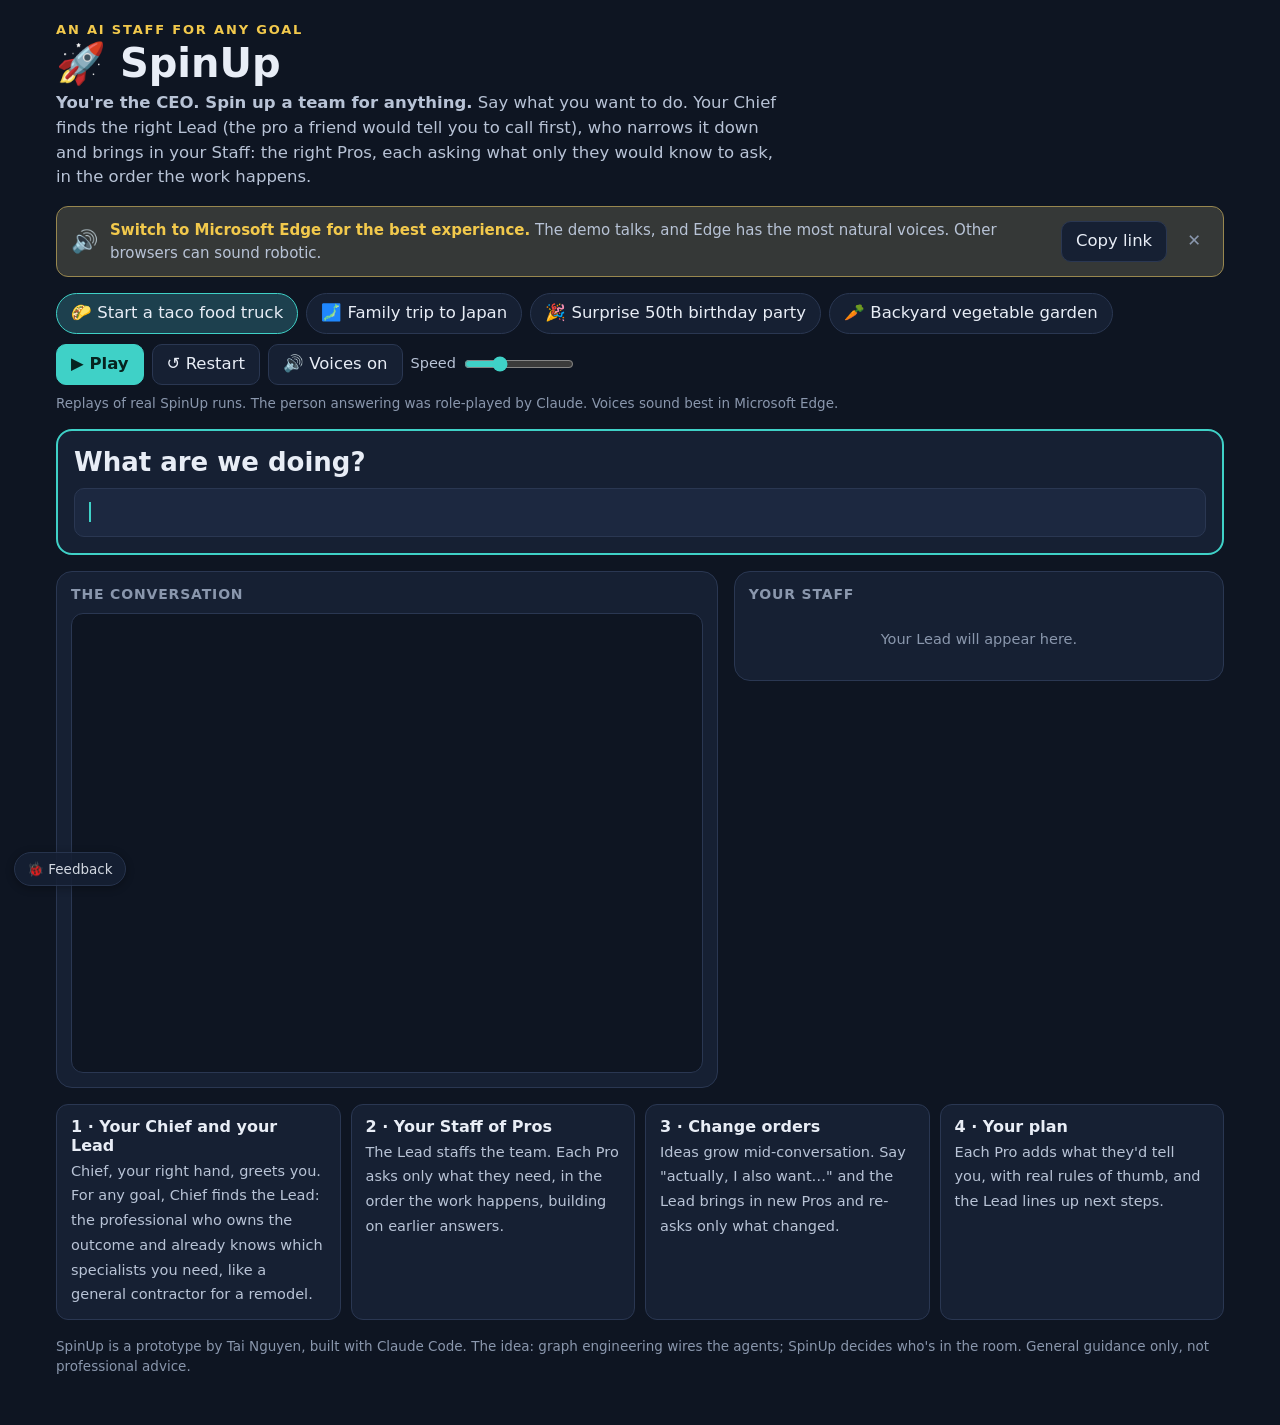
==== commit 9d51e82a: "Feedback button posts a pre-filled GitHub issue (personal context opt-in) Co-Authored-By: Claude Opu" ====
--- a/index.html
+++ b/index.html
@@ -4,6 +4,8 @@
 <meta charset="utf-8">
 <meta name="viewport" content="width=device-width, initial-scale=1">
 <title>SpinUp · Spin up a team for anything</title>
+<meta name="author" content="Tai Nguyen">
+<!-- © 2026 Tai Nguyen. SpinUp was conceived, designed and built by Tai Nguyen. MIT License (see LICENSE). -->
 <meta name="description" content="You're the CEO. Say what you want to do; your Chief finds the right Lead, who staffs a team of Pros who ask the right questions, in order. Replays of real runs.">
 <!-- SpinUp demo (Tai Nguyen, 2026). Replays real recorded SpinUp conversations: no install, no AI calls, no keys.
      Data: data.js (built by scripts/spinup-demo-build.mjs from recordings/*.json). Voices: the browser's own (best in Edge).
@@ -53,8 +55,13 @@
 .brief { background:var(--surface); border:1px solid var(--line); border-left:4px solid var(--lead); border-radius:12px; padding:10px 14px; display:flex; flex-wrap:wrap; gap:6px 10px; align-items:center; }
 .brief .bl { font:650 14.5px var(--f-display); color:var(--lead); }
 .brief b { font:600 16px var(--f-display); }
-.room { display:grid; grid-template-columns:minmax(0,1.35fr) minmax(0,1fr); gap:16px; align-items:start; }
-@media (max-width:820px) { .room { grid-template-columns:1fr; } .staffcol { order:-1; } }
+/* Side by side, the conversation stretches to the Staff panel's height, so there's no blank space as the Staff grows (Tai, 11-02).
+   Film mode keeps its fixed 520px log (body.film .log below), so the videos don't change. */
+.room { display:grid; grid-template-columns:minmax(0,1.35fr) minmax(0,1fr); gap:16px; align-items:stretch; }
+.room > .panel:first-child { display:flex; flex-direction:column; }
+body:not(.film) .room > .panel:first-child .log { flex:1 1 0; height:auto; min-height:min(52vh,460px); }
+.room > .staffcol { align-self:start; }
+@media (max-width:820px) { .room { grid-template-columns:1fr; } .staffcol { order:-1; } body:not(.film) .room > .panel:first-child .log { flex:none; height:min(52vh,460px); } }
 .panel { background:var(--surface); border:1px solid var(--line); border-radius:16px; padding:14px; min-width:0; }
 .panel h2 { margin:0 0 10px; font:650 14px/1.2 var(--f-display); color:var(--muted); text-transform:uppercase; letter-spacing:.06em; }
 .log { display:grid; gap:10px; align-content:start; height:min(52vh,460px); overflow-y:auto; border:1px solid var(--line); border-radius:12px; padding:10px; background:var(--bg); }
@@ -679,5 +686,101 @@
 function projScroll(y) { PROJ.y = y; var d = projDoc(); if (d && d.defaultView) d.defaultView.scrollTo(0, y); }
 })();
 </script>
+<!-- 🐞 Feedback: bottom-left on every SpinUp page, clear of the chat panel and Skip voice (Tai, 11-03).
+     Save on this PC (needs the helper), or Post on GitHub: opens a pre-filled public issue the person checks and submits.
+     Nothing personal goes to GitHub unless they tick "Include the last few messages", and they see it all before posting. -->
+<style>
+#fbBtn { position:fixed; left:14px; bottom:calc(14px + env(safe-area-inset-bottom, 0px)); z-index:40; border-radius:999px; padding:6px 12px; font-size:13.5px;
+         background:var(--surface, #16213a); color:var(--ink, #e8eefc); border:1px solid var(--line, #2a3a5c); box-shadow:0 2px 10px rgba(0,0,0,.35); cursor:pointer; opacity:.9; }
+#fbBtn:hover { opacity:1; border-color:var(--accent, #3fd1c7); }
+#fbBtn[hidden], #fbBox[hidden] { display:none !important; }   /* pages without a global [hidden] rule (the Chief page) */
+#fbBox { position:fixed; left:14px; bottom:calc(58px + env(safe-area-inset-bottom, 0px)); z-index:41; width:min(370px, calc(100vw - 28px)); display:grid; gap:8px; padding:12px;
+         background:var(--surface, #16213a); color:var(--ink, #e8eefc); border:1px solid var(--line, #2a3a5c); border-radius:12px; box-shadow:0 8px 28px rgba(0,0,0,.45); font-size:14px; }
+#fbBox b { font-size:15px; }
+#fbBox .fbk { display:flex; flex-wrap:wrap; gap:6px; }
+#fbBox .fbk button { border-radius:999px; padding:4px 10px; font-size:13.5px; }
+#fbBox .fbk button[aria-pressed="true"] { border-color:var(--accent, #3fd1c7); background:color-mix(in srgb, var(--accent, #3fd1c7) 22%, transparent); }
+#fbBox textarea { font:inherit; color:inherit; background:var(--bg, #0d1424); border:1px solid var(--line, #2a3a5c); border-radius:8px; padding:8px; min-height:90px; resize:vertical; }
+#fbBox label { display:flex; gap:6px; align-items:flex-start; font-size:13px; }
+#fbBox .fbnote { color:var(--muted, #9aa8c2); font-size:12.5px; }
+#fbBox .fbrow { display:flex; flex-wrap:wrap; gap:6px; justify-content:flex-end; align-items:center; }
+#fbBox .fbmsg { color:var(--muted, #9aa8c2); font-size:13px; flex-basis:100%; }
+</style>
+<button type="button" id="fbBtn" title="Report a bug or share an idea">🐞 Feedback</button>
+<div id="fbBox" role="dialog" aria-label="Send feedback" hidden>
+  <b>🐞 Bug or idea?</b>
+  <div class="fbk" role="group" aria-label="What kind">
+    <button type="button" data-k="bug" aria-pressed="true">🐞 Bug</button><button type="button" data-k="idea" aria-pressed="false">💡 Idea</button>
+    <button type="button" data-k="confusing" aria-pressed="false">🤔 Confusing</button><button type="button" data-k="praise" aria-pressed="false">👍 Works great</button>
+  </div>
+  <textarea id="fbText" aria-label="What happened" placeholder="What happened, or what would make this better? (Windows+H to dictate)"></textarea>
+  <label><input type="checkbox" id="fbCtx"> <span>Include the last few messages and the project name<br><span class="fbnote">They can hold personal details. Leave this off if so.</span></span></label>
+  <span class="fbnote">Post on GitHub opens a public issue for you to check and submit (free GitHub account).<span id="fbLocalNote"> Save on this PC keeps it here.</span></span>
+  <div class="fbrow"><button type="button" id="fbCancel">Cancel</button><button type="button" id="fbSave">Save on this PC</button><button type="button" class="primary" id="fbGit">Post on GitHub ↗</button>
+    <span class="fbmsg" id="fbMsg" aria-live="polite"></span></div>
+</div>
+<script>
+(function () {
+  var REPO = 'https://github.com/c4rm4boy/spinup', VERSION = 'v0.9.13';
+  var btn = document.getElementById('fbBtn'), box = document.getElementById('fbBox'), ta = document.getElementById('fbText'), msg = document.getElementById('fbMsg');
+  var ctxBox = document.getElementById('fbCtx'), saveB = document.getElementById('fbSave'), kind = 'bug', HELPER = false;
+  var BASE = location.protocol === 'http:' ? '' : 'http://127.0.0.1:8787';
+  // Save on this PC only where the helper is running; GitHub works everywhere, the public demo included.
+  saveB.hidden = true; document.getElementById('fbLocalNote').hidden = true;
+  if (location.protocol !== 'https:') fetch(BASE + '/health').then(function (r) { if (r.ok) { HELPER = true; saveB.hidden = false; document.getElementById('fbLocalNote').hidden = false; } }).catch(function () {});
+  var open = function (on) { box.hidden = !on; if (on) { msg.textContent = ''; ta.focus(); } };
+  btn.onclick = function () { open(box.hidden); };
+  document.getElementById('fbCancel').onclick = function () { open(false); };
+  box.querySelector('.fbk').onclick = function (e) { var b = e.target.closest('[data-k]'); if (!b) return; kind = b.dataset.k;
+    box.querySelectorAll('[data-k]').forEach(function (x) { x.setAttribute('aria-pressed', String(x === b)); }); };
+  document.addEventListener('keydown', function (e) { if (e.key === 'Escape' && !box.hidden) { e.stopPropagation(); open(false); } }, true);
+  // What was on screen: the last few lines of the conversation or the open chat, and which project.
+  var context = function () {
+    return [].slice.call(document.querySelectorAll('#log .msg, #msgs .m')).slice(-8).map(function (m) {
+      var who = m.querySelector('.who'); return (who ? who.textContent.split('·')[0].trim() + ': ' : (m.classList.contains('me') || m.classList.contains('you') ? 'You: ' : '')) +
+        (m.querySelector('.txt') || m).textContent.replace(/\s+/g, ' ').trim().slice(0, 280); });
+  };
+  var project = function () {
+    var p = new URLSearchParams(location.search).get('p'); if (p) return p;
+    var bt = document.getElementById('briefText'); if (bt && bt.textContent.trim()) return bt.textContent.trim();
+    var a = document.getElementById('askInput'); return a && a.value ? a.value : '';
+  };
+  // Which page, without the page title (a project's title is its goal, which can be personal).
+  var where = function () {
+    var f = location.pathname.split('/').pop() || 'index.html';
+    return /Chief/i.test(decodeURIComponent(f)) ? 'Chief page' : /^project\.html/.test(f) ? 'Project page' : /^SpinUp\.html/.test(f) ? 'Start page' :
+      location.protocol === 'https:' ? 'Public demo' : decodeURIComponent(f);
+  };
+  var browser = function () { var u = navigator.userAgent, m = u.match(/Edg\/(\d+)/) || u.match(/Chrome\/(\d+)/) || u.match(/Firefox\/(\d+)/) || u.match(/Version\/(\d+).*Safari/);
+    return (/Edg\//.test(u) ? 'Edge ' : /Chrome\//.test(u) ? 'Chrome ' : /Firefox\//.test(u) ? 'Firefox ' : /Safari\//.test(u) ? 'Safari ' : '') + (m ? m[1] : '') + (/Mobi/.test(u) ? ' (phone)' : ''); };
+  var KIND = { bug: ['Bug', 'bug'], idea: ['Idea', 'enhancement'], confusing: ['Confusing', 'question'], praise: ['Works great', ''] };
+  var saveLocal = function () {
+    return fetch(BASE + '/feedback', { method: 'POST', headers: { 'Content-Type': 'application/json' },
+      body: JSON.stringify({ kind: kind, text: ta.value.trim(), page: document.title, project: project(), version: VERSION, context: context() }) })
+      .then(function (r) { return r.json().then(function (j) { if (!r.ok) throw new Error(j.error); }); });
+  };
+  saveB.onclick = function () {
+    if (!ta.value.trim()) { ta.focus(); return; }
+    saveB.disabled = true; msg.textContent = 'Saving…';
+    saveLocal().then(function () { ta.value = ''; msg.textContent = 'Thanks, it\'s saved on this PC.'; setTimeout(function () { open(false); }, 1400); })
+      .catch(function (e) { msg.textContent = e.message && e.message !== 'Failed to fetch' ? e.message : 'The SpinUp helper isn\'t running, so it couldn\'t be saved.'; })
+      .then(function () { saveB.disabled = false; });
+  };
+  document.getElementById('fbGit').onclick = function () {
+    var text = ta.value.trim(); if (!text) { ta.focus(); return; }
+    var k = KIND[kind], withCtx = ctxBox.checked, lines = withCtx ? context() : [];
+    var body = '**' + k[0] + '**\n\n' + text + '\n\n---\n' +
+      '- Where: ' + where() + '\n- Version: ' + VERSION + '\n- Browser: ' + browser() + '\n' +
+      (withCtx && project() ? '- Project: ' + project() + '\n' : '') +
+      (lines.length ? '\n<details><summary>Last messages</summary>\n\n' + lines.map(function (l) { return '> ' + l; }).join('\n>\n') + '\n</details>\n' : '') +
+      '\n_Sent from the 🐞 Feedback button in SpinUp._';
+    var title = '[' + k[0] + '] ' + text.replace(/\s+/g, ' ').slice(0, 70) + (text.length > 70 ? '…' : '');
+    var url = REPO + '/issues/new?title=' + encodeURIComponent(title) + (k[1] ? '&labels=' + k[1] : '') + '&body=' + encodeURIComponent(body.slice(0, 6000));
+    if (HELPER) saveLocal().catch(function () {});   // keep a local copy too
+    window.open(url, '_blank', 'noopener');
+    msg.textContent = 'GitHub opened in a new tab. Check it, then press Submit new issue.';
+  };
+})();
+</script>
 </body>
 </html>
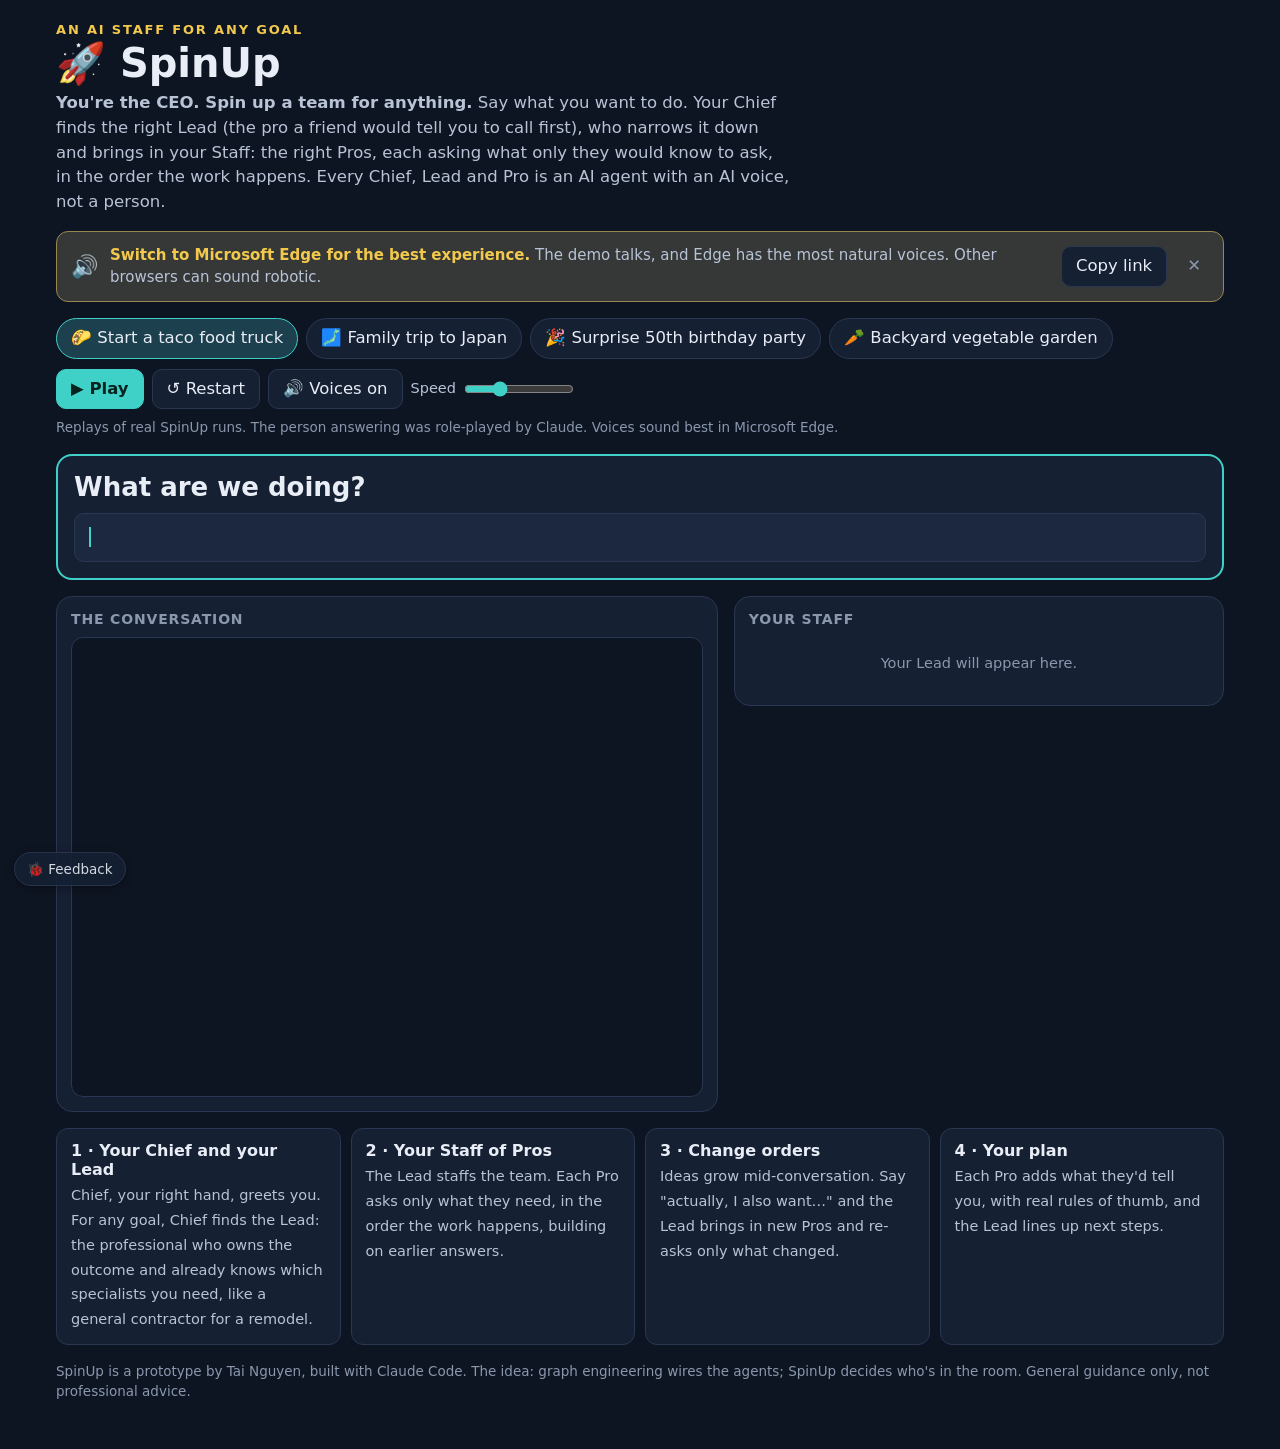
==== commit 67fa47c6: "AI disclosure on every page; always-visible Mute Co-Authored-By: Claude Opus 5.5 <noreply@anthropic." ====
--- a/index.html
+++ b/index.html
@@ -189,7 +189,7 @@
   <div>
     <p class="brand">An AI Staff for any goal</p>
     <h1>🚀 SpinUp</h1>
-    <p class="lede"><b>You're the CEO. Spin up a team for anything.</b> Say what you want to do. Your Chief finds the right Lead (the pro a friend would tell you to call first), who narrows it down and brings in your Staff: the right Pros, each asking what only they would know to ask, in the order the work happens.</p>
+    <p class="lede"><b>You're the CEO. Spin up a team for anything.</b> Say what you want to do. Your Chief finds the right Lead (the pro a friend would tell you to call first), who narrows it down and brings in your Staff: the right Pros, each asking what only they would know to ask, in the order the work happens. Every Chief, Lead and Pro is an AI agent with an AI voice, not a person.</p>
   </div>
 </header>
 
@@ -748,7 +748,7 @@
   // Which page, without the page title (a project's title is its goal, which can be personal).
   var where = function () {
     var f = location.pathname.split('/').pop() || 'index.html';
-    return /Chief/i.test(decodeURIComponent(f)) ? 'Chief page' : /^project\.html/.test(f) ? 'Project page' : /^SpinUp\.html/.test(f) ? 'Start page' :
+    return /SpinUp Home|Chief/i.test(decodeURIComponent(f)) ? 'SpinUp Home' : /^project\.html/.test(f) ? 'Project page' : /^SpinUp\.html/.test(f) ? 'Start page' :
       location.protocol === 'https:' ? 'Public demo' : decodeURIComponent(f);
   };
   var browser = function () { var u = navigator.userAgent, m = u.match(/Edg\/(\d+)/) || u.match(/Chrome\/(\d+)/) || u.match(/Firefox\/(\d+)/) || u.match(/Version\/(\d+).*Safari/);
